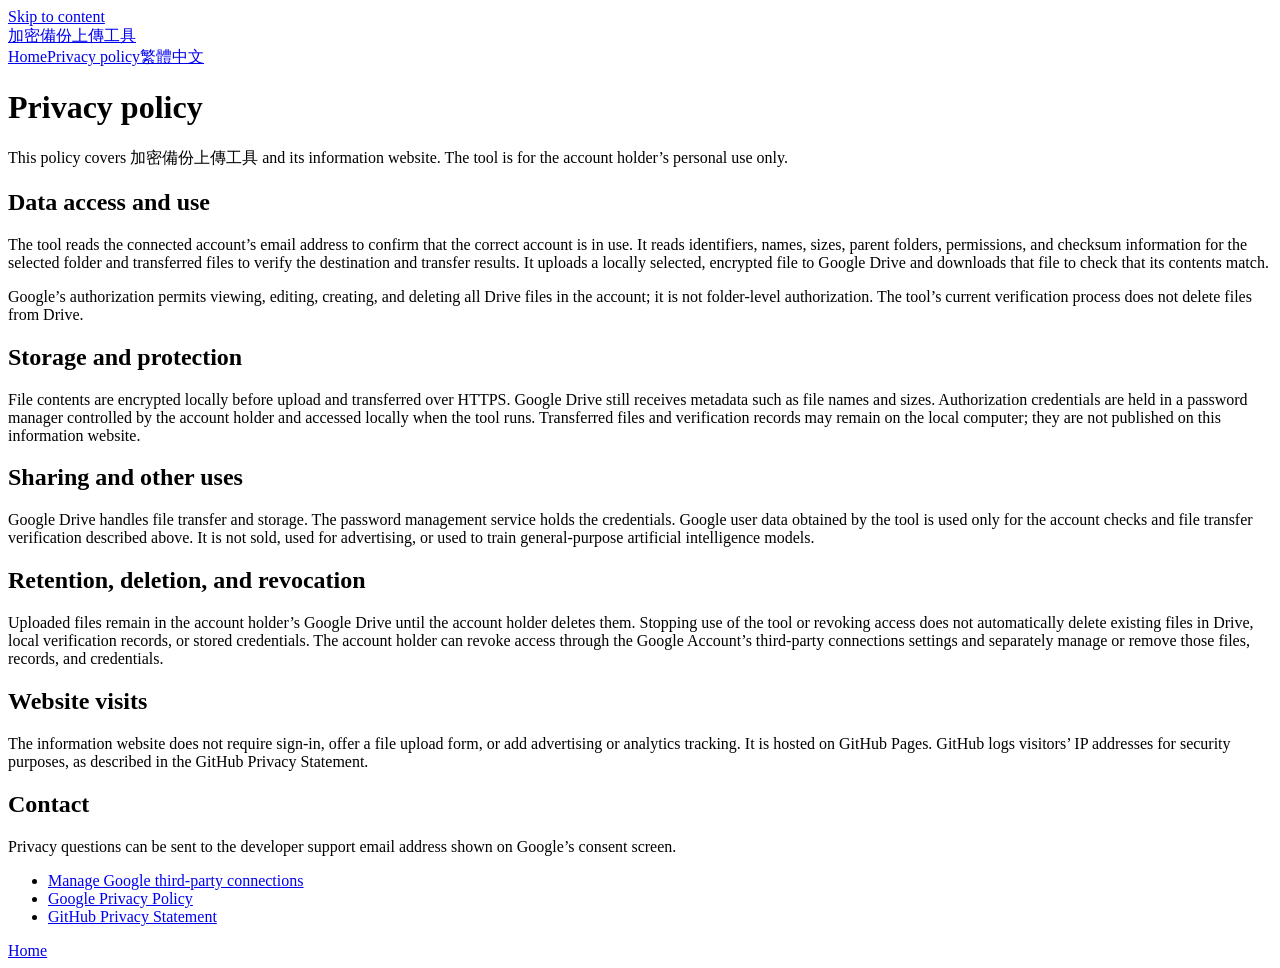
==== privacy/index.html @ 53f67778 "Create index.html" ====
<!doctype html>
<html lang="en"><head><meta charset="utf-8"><meta name="viewport" content="width=device-width, initial-scale=1"><meta http-equiv="Content-Security-Policy" content="default-src 'none'; style-src 'self'; img-src 'self'; base-uri 'none'; form-action 'none'"><meta name="referrer" content="no-referrer"><title>Privacy policy | 加密備份上傳工具</title><meta name="description" content="How 加密備份上傳工具 accesses, uses, and stores data, and how access can be revoked."><link rel="canonical" href="https://encrypted-backup-upload.github.io/privacy/"><link rel="alternate" hreflang="en" href="https://encrypted-backup-upload.github.io/privacy/"><link rel="alternate" hreflang="zh-Hant" href="https://encrypted-backup-upload.github.io/zh-Hant/privacy/"><link rel="alternate" hreflang="x-default" href="https://encrypted-backup-upload.github.io/privacy/"><link rel="stylesheet" href="/style.css"></head>
<body><a class="skip" href="#main">Skip to content</a><header><a class="brand" href="/">加密備份上傳工具</a><nav aria-label="Main navigation"><a href="/">Home</a><a href="/privacy/" aria-current="page">Privacy policy</a><a lang="zh-Hant" hreflang="zh-Hant" href="/zh-Hant/privacy/">繁體中文</a></nav></header><main id="main"><h1>Privacy policy</h1><p class="intro">This policy covers 加密備份上傳工具 and its information website. The tool is for the account holder’s personal use only.</p><section><h2>Data access and use</h2><p>The tool reads the connected account’s email address to confirm that the correct account is in use. It reads identifiers, names, sizes, parent folders, permissions, and checksum information for the selected folder and transferred files to verify the destination and transfer results. It uploads a locally selected, encrypted file to Google Drive and downloads that file to check that its contents match.</p><p>Google’s authorization permits viewing, editing, creating, and deleting all Drive files in the account; it is not folder-level authorization. The tool’s current verification process does not delete files from Drive.</p></section><section><h2>Storage and protection</h2><p>File contents are encrypted locally before upload and transferred over HTTPS. Google Drive still receives metadata such as file names and sizes. Authorization credentials are held in a password manager controlled by the account holder and accessed locally when the tool runs. Transferred files and verification records may remain on the local computer; they are not published on this information website.</p></section><section><h2>Sharing and other uses</h2><p>Google Drive handles file transfer and storage. The password management service holds the credentials. Google user data obtained by the tool is used only for the account checks and file transfer verification described above. It is not sold, used for advertising, or used to train general-purpose artificial intelligence models.</p></section><section><h2>Retention, deletion, and revocation</h2><p>Uploaded files remain in the account holder’s Google Drive until the account holder deletes them. Stopping use of the tool or revoking access does not automatically delete existing files in Drive, local verification records, or stored credentials. The account holder can revoke access through the Google Account’s third-party connections settings and separately manage or remove those files, records, and credentials.</p></section><section><h2>Website visits</h2><p>The information website does not require sign-in, offer a file upload form, or add advertising or analytics tracking. It is hosted on GitHub Pages. GitHub logs visitors’ IP addresses for security purposes, as described in the GitHub Privacy Statement.</p></section><section><h2>Contact</h2><p>Privacy questions can be sent to the developer support email address shown on Google’s consent screen.</p></section></main><footer><ul><li><a href="https://myaccount.google.com/connections">Manage Google third-party connections</a></li><li><a href="https://policies.google.com/privacy">Google Privacy Policy</a></li><li><a href="https://docs.github.com/en/site-policy/privacy-policies/github-general-privacy-statement">GitHub Privacy Statement</a></li></ul><a href="/">Home</a></footer></body></html>
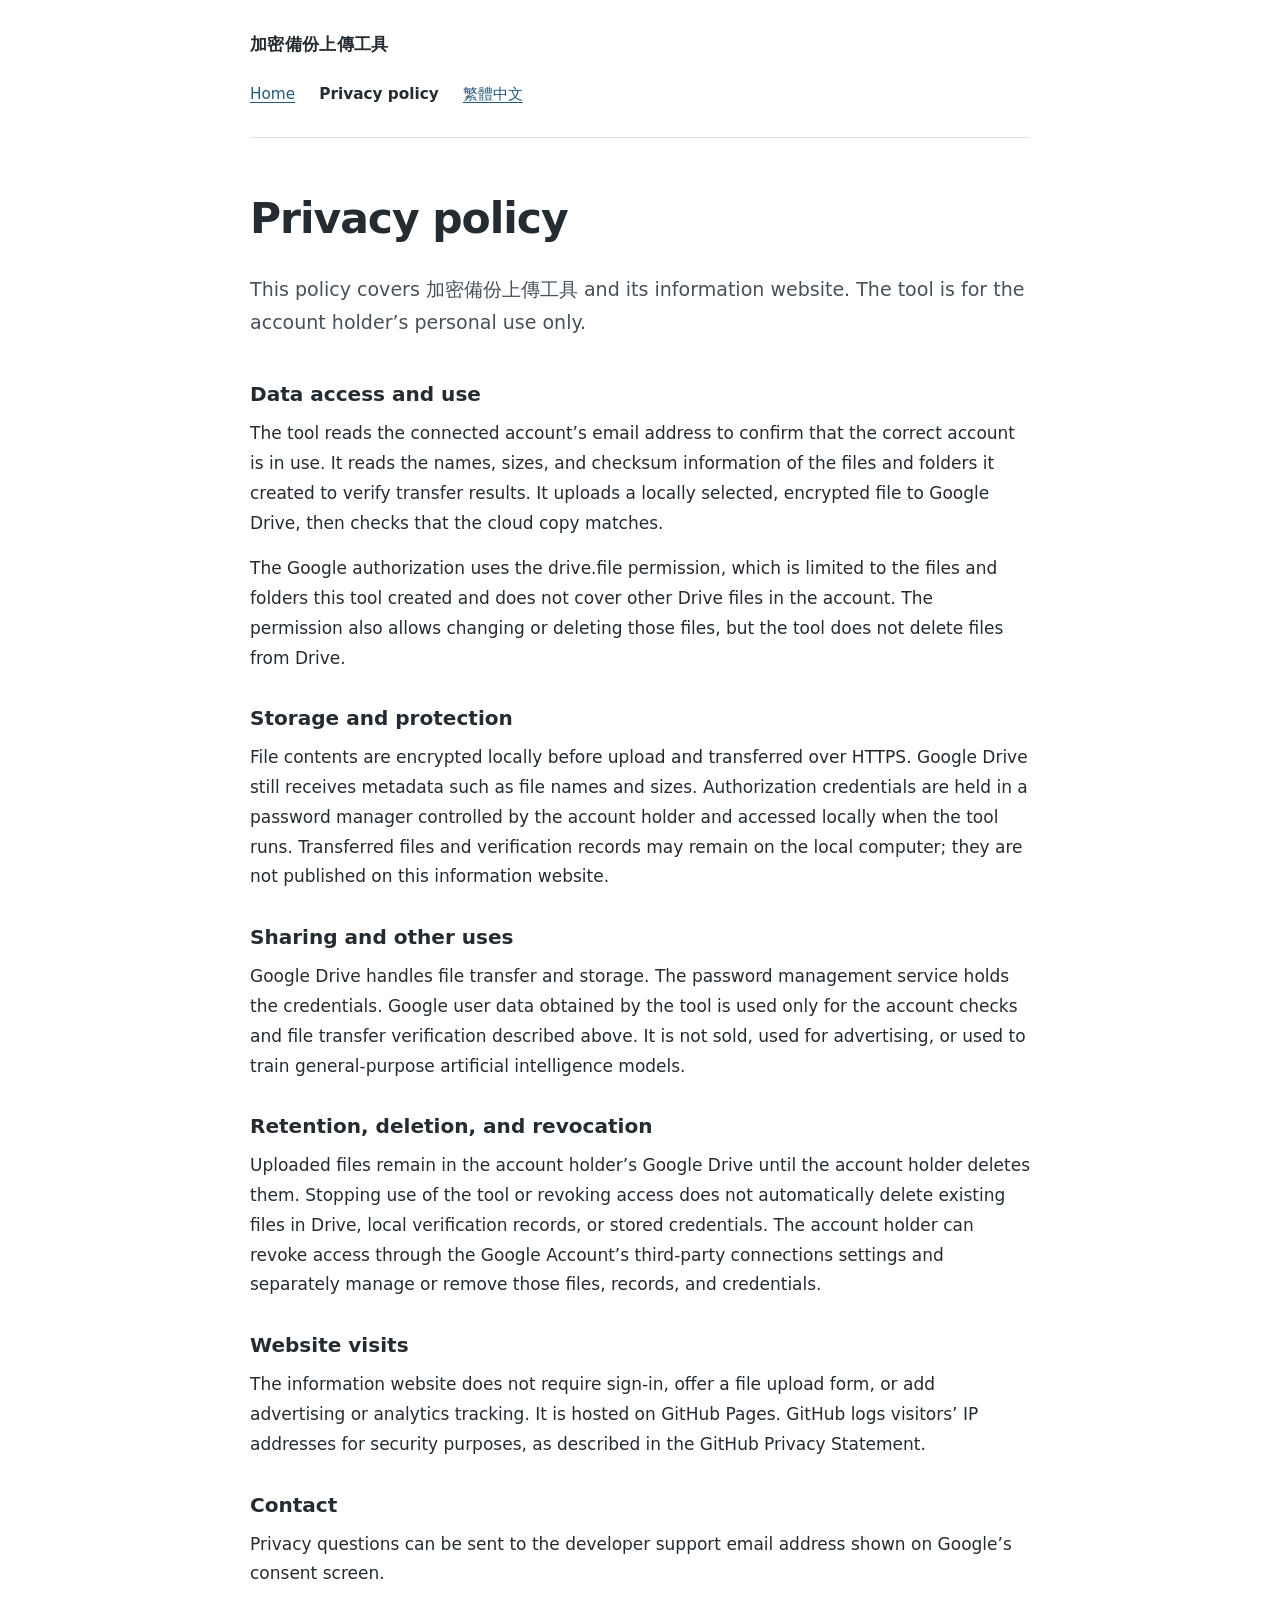
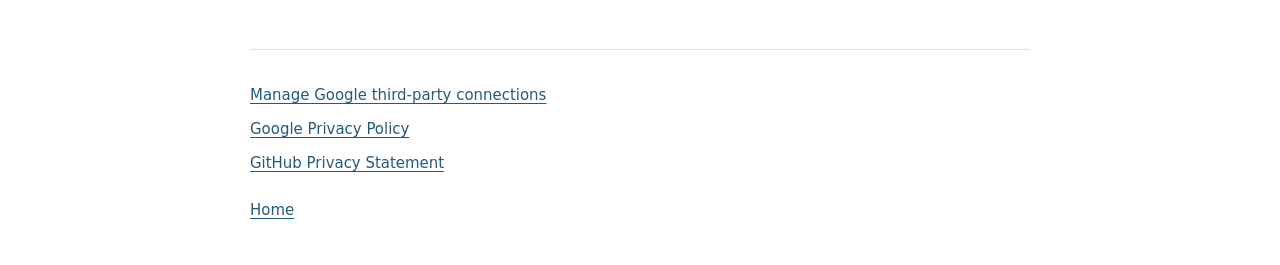
==== commit 73796aee: "Update privacy wording" ====
--- a/privacy/index.html
+++ b/privacy/index.html
@@ -1,3 +1,3 @@
 <!doctype html>
 <html lang="en"><head><meta charset="utf-8"><meta name="viewport" content="width=device-width, initial-scale=1"><meta http-equiv="Content-Security-Policy" content="default-src 'none'; style-src 'self'; img-src 'self'; base-uri 'none'; form-action 'none'"><meta name="referrer" content="no-referrer"><title>Privacy policy | 加密備份上傳工具</title><meta name="description" content="How 加密備份上傳工具 accesses, uses, and stores data, and how access can be revoked."><link rel="canonical" href="https://encrypted-backup-upload.github.io/privacy/"><link rel="alternate" hreflang="en" href="https://encrypted-backup-upload.github.io/privacy/"><link rel="alternate" hreflang="zh-Hant" href="https://encrypted-backup-upload.github.io/zh-Hant/privacy/"><link rel="alternate" hreflang="x-default" href="https://encrypted-backup-upload.github.io/privacy/"><link rel="stylesheet" href="/style.css"></head>
-<body><a class="skip" href="#main">Skip to content</a><header><a class="brand" href="/">加密備份上傳工具</a><nav aria-label="Main navigation"><a href="/">Home</a><a href="/privacy/" aria-current="page">Privacy policy</a><a lang="zh-Hant" hreflang="zh-Hant" href="/zh-Hant/privacy/">繁體中文</a></nav></header><main id="main"><h1>Privacy policy</h1><p class="intro">This policy covers 加密備份上傳工具 and its information website. The tool is for the account holder’s personal use only.</p><section><h2>Data access and use</h2><p>The tool reads the connected account’s email address to confirm that the correct account is in use. It reads identifiers, names, sizes, parent folders, permissions, and checksum information for the selected folder and transferred files to verify the destination and transfer results. It uploads a locally selected, encrypted file to Google Drive and downloads that file to check that its contents match.</p><p>Google’s authorization permits viewing, editing, creating, and deleting all Drive files in the account; it is not folder-level authorization. The tool’s current verification process does not delete files from Drive.</p></section><section><h2>Storage and protection</h2><p>File contents are encrypted locally before upload and transferred over HTTPS. Google Drive still receives metadata such as file names and sizes. Authorization credentials are held in a password manager controlled by the account holder and accessed locally when the tool runs. Transferred files and verification records may remain on the local computer; they are not published on this information website.</p></section><section><h2>Sharing and other uses</h2><p>Google Drive handles file transfer and storage. The password management service holds the credentials. Google user data obtained by the tool is used only for the account checks and file transfer verification described above. It is not sold, used for advertising, or used to train general-purpose artificial intelligence models.</p></section><section><h2>Retention, deletion, and revocation</h2><p>Uploaded files remain in the account holder’s Google Drive until the account holder deletes them. Stopping use of the tool or revoking access does not automatically delete existing files in Drive, local verification records, or stored credentials. The account holder can revoke access through the Google Account’s third-party connections settings and separately manage or remove those files, records, and credentials.</p></section><section><h2>Website visits</h2><p>The information website does not require sign-in, offer a file upload form, or add advertising or analytics tracking. It is hosted on GitHub Pages. GitHub logs visitors’ IP addresses for security purposes, as described in the GitHub Privacy Statement.</p></section><section><h2>Contact</h2><p>Privacy questions can be sent to the developer support email address shown on Google’s consent screen.</p></section></main><footer><ul><li><a href="https://myaccount.google.com/connections">Manage Google third-party connections</a></li><li><a href="https://policies.google.com/privacy">Google Privacy Policy</a></li><li><a href="https://docs.github.com/en/site-policy/privacy-policies/github-general-privacy-statement">GitHub Privacy Statement</a></li></ul><a href="/">Home</a></footer></body></html>
+<body><a class="skip" href="#main">Skip to content</a><header><a class="brand" href="/">加密備份上傳工具</a><nav aria-label="Main navigation"><a href="/">Home</a><a href="/privacy/" aria-current="page">Privacy policy</a><a lang="zh-Hant" hreflang="zh-Hant" href="/zh-Hant/privacy/">繁體中文</a></nav></header><main id="main"><h1>Privacy policy</h1><p class="intro">This policy covers 加密備份上傳工具 and its information website. The tool is for the account holder’s personal use only.</p><section><h2>Data access and use</h2><p>The tool reads the connected account’s email address to confirm that the correct account is in use. It reads the names, sizes, and checksum information of the files and folders it created to verify transfer results. It uploads a locally selected, encrypted file to Google Drive, then checks that the cloud copy matches.</p><p>The Google authorization uses the drive.file permission, which is limited to the files and folders this tool created and does not cover other Drive files in the account. The permission also allows changing or deleting those files, but the tool does not delete files from Drive.</p></section><section><h2>Storage and protection</h2><p>File contents are encrypted locally before upload and transferred over HTTPS. Google Drive still receives metadata such as file names and sizes. Authorization credentials are held in a password manager controlled by the account holder and accessed locally when the tool runs. Transferred files and verification records may remain on the local computer; they are not published on this information website.</p></section><section><h2>Sharing and other uses</h2><p>Google Drive handles file transfer and storage. The password management service holds the credentials. Google user data obtained by the tool is used only for the account checks and file transfer verification described above. It is not sold, used for advertising, or used to train general-purpose artificial intelligence models.</p></section><section><h2>Retention, deletion, and revocation</h2><p>Uploaded files remain in the account holder’s Google Drive until the account holder deletes them. Stopping use of the tool or revoking access does not automatically delete existing files in Drive, local verification records, or stored credentials. The account holder can revoke access through the Google Account’s third-party connections settings and separately manage or remove those files, records, and credentials.</p></section><section><h2>Website visits</h2><p>The information website does not require sign-in, offer a file upload form, or add advertising or analytics tracking. It is hosted on GitHub Pages. GitHub logs visitors’ IP addresses for security purposes, as described in the GitHub Privacy Statement.</p></section><section><h2>Contact</h2><p>Privacy questions can be sent to the developer support email address shown on Google’s consent screen.</p></section></main><footer><ul><li><a href="https://myaccount.google.com/connections">Manage Google third-party connections</a></li><li><a href="https://policies.google.com/privacy">Google Privacy Policy</a></li><li><a href="https://docs.github.com/en/site-policy/privacy-policies/github-general-privacy-statement">GitHub Privacy Statement</a></li></ul><a href="/">Home</a></footer></body></html>
--- a/style.css
+++ b/style.css
@@ -0,0 +1,3 @@
+:root{color-scheme:light;font-family:system-ui,-apple-system,"Segoe UI",sans-serif;color:#242b31;background:#fff;font-size:17px;line-height:1.75}
+*{box-sizing:border-box}body{margin:0}a{color:#24597a;text-decoration-thickness:1px;text-underline-offset:.2em}a:hover{color:#172d3c}a:focus-visible{outline:3px solid #24597a;outline-offset:5px;border-radius:2px}
+header,main,footer{width:min(100% - 48px,780px);margin-inline:auto}header{padding-block:30px 24px;border-bottom:1px solid #dde2e6}.brand{display:inline-block;color:inherit;text-decoration:none;font-size:1rem;font-weight:650;letter-spacing:.02em}nav{display:flex;gap:10px 24px;flex-wrap:wrap;margin-top:16px;font-size:.9rem}nav a{padding-block:5px}nav [aria-current]{color:#242b31;font-weight:650;text-decoration:none}main{padding-block:54px 30px}h1{font-size:clamp(1.8rem,5.5vw,2.5rem);line-height:1.25;letter-spacing:-.025em;margin:0 0 28px;text-wrap:balance}h2{font-size:1.18rem;line-height:1.5;margin:0 0 10px}p{margin:0 0 16px;overflow-wrap:anywhere}.intro{font-size:1.12rem;color:#47515a;margin-bottom:40px}section{margin-block:30px}footer{border-top:1px solid #dde2e6;padding-block:24px 42px;font-size:.88rem;color:#47515a}footer ul{list-style:none;padding:0;margin:0 0 20px}footer li{margin-block:8px}.skip{position:absolute;left:12px;top:-100px;padding:8px 14px;background:white}.skip:focus{top:12px}@media(max-width:480px){header,main,footer{width:calc(100% - 36px)}header{padding-top:22px}main{padding-top:36px}nav{gap:8px 20px}}@media print{nav,.skip{display:none}header,main,footer{width:100%}a{color:inherit}main{padding-top:24px}}
